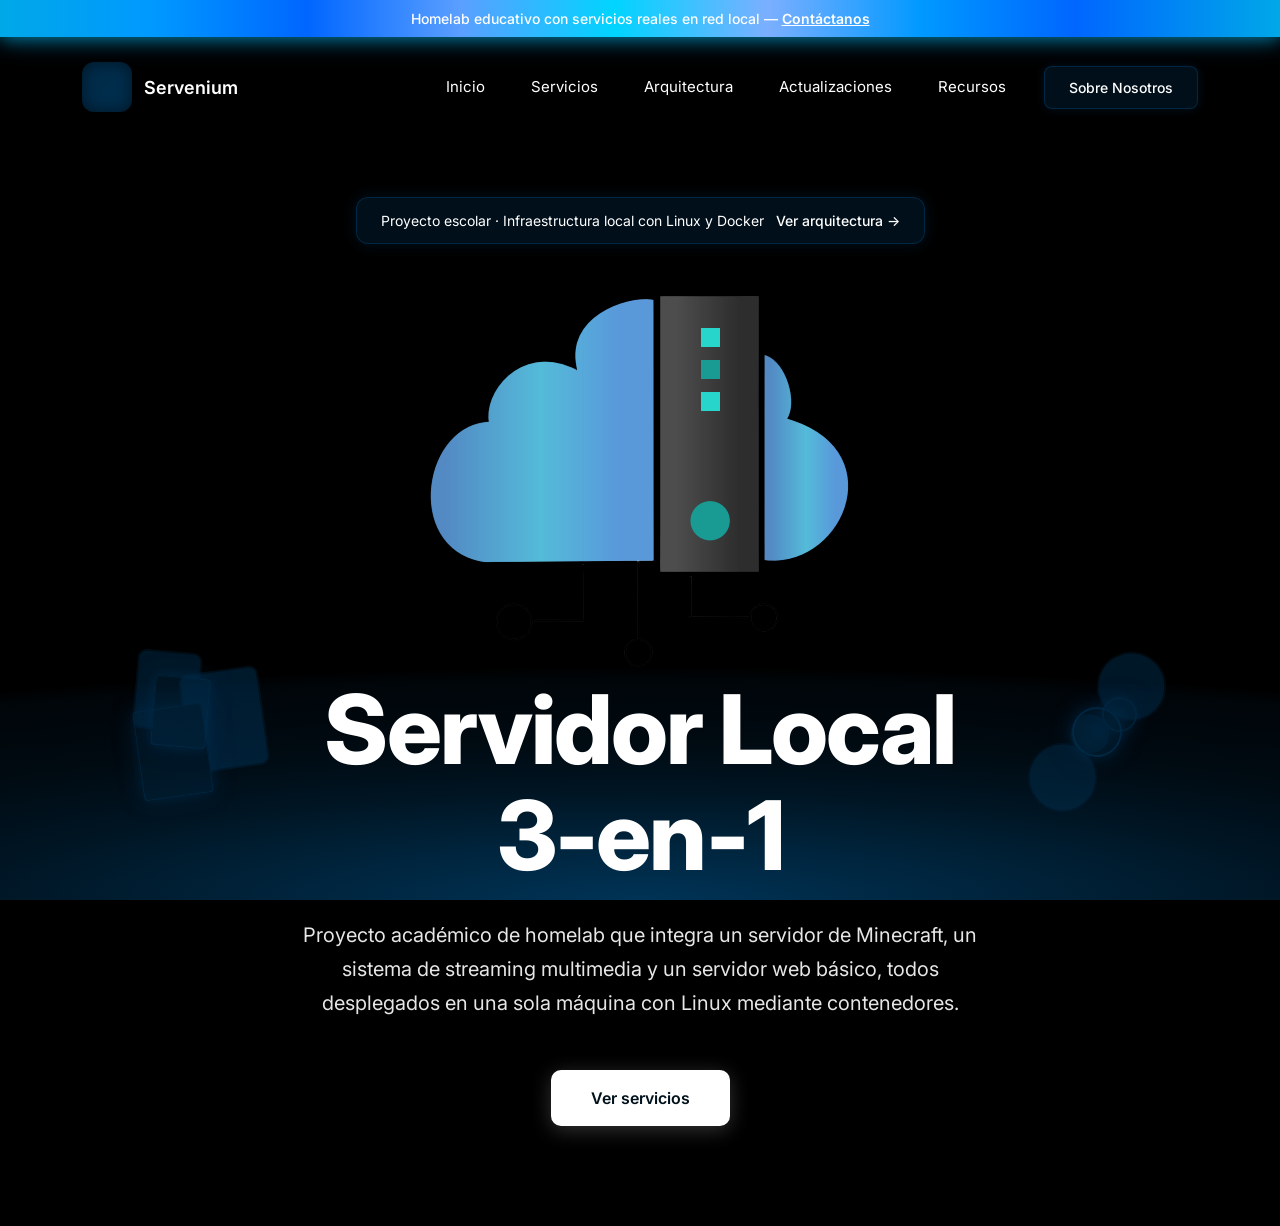
==== index.html @ a1350179 "Add files via upload" ====
<!DOCTYPE html>
<html lang="es">
<head>
    <meta charset="UTF-8">
    <meta name="viewport" content="width=device-width, initial-scale=1.0">
    <title>Servenium - Homelab Escolar</title>
    
    <!-- Bootstrap CSS -->
    <link href="https://cdn.jsdelivr.net/npm/bootstrap@5.3.0/dist/css/bootstrap.min.css" rel="stylesheet">

    <!-- Google Fonts -->
    <link rel="preconnect" href="https://fonts.googleapis.com">
    <link rel="preconnect" href="https://fonts.gstatic.com" crossorigin>
    <link href="https://fonts.googleapis.com/css2?family=Inter:wght@300;400;500;600;700;800&display=swap" rel="stylesheet">

    <!-- CSS -->
    <link rel="stylesheet" href="assets/css/styles.css">

    <!-- SEO On Page -->
    <title>Homelab educativo con servicios reales en red local | Servenium</title>
    <meta name="description"
    content="Servenium es un homelab educativo con servicios reales en red local. Aprende Docker, servidores y redes mediante una infraestructura práctica y funcional." />

</head>
<body>
    <!-- Top Banner -->
    <div id="top-banner"></div>
    
    <!-- Navbar -->
    <div id="navbar"></div>

    <!-- Contenido Principal -->
    <main class="main-content">
        <div class="container text-center">
            <div class="architecture-banner fade-in-up">
                Proyecto escolar · Infraestructura local con Linux y Docker
                <a href="pages/arquitectura.html">Ver arquitectura →</a>
            </div>

            <div class="logo-wrapper">
                <img src="assets/img/logos/servenium-logo.png" alt="Logo de Servenium, homelab educativo con servicios reales en red local" class="fade-in-up logo-image">
            </div>

            <div class="graphic-elements" aria-hidden="true">
                <div class="graphic-left"></div>
                <div class="graphic-right"></div>
            </div>

            <h1 class="main-headline fade-in-up">
                Servidor Local<br>
                3-en-1
            </h1>

            <p class="product-description fade-in-up">
                Proyecto académico de homelab que integra un servidor de Minecraft,
                un sistema de streaming multimedia y un servidor web básico,
                todos desplegados en una sola máquina con Linux mediante contenedores.
            </p>

            <a href="pages/servicios.html" class="btn-services fade-in-up">Ver servicios</a>
        </div>
    </main>

    <!-- Paquete de JS de Bootstrap -->
    <script src="https://cdn.jsdelivr.net/npm/bootstrap@5.3.0/dist/js/bootstrap.bundle.min.js"></script>
    <!-- Script de animación -->
    <script src="assets/js/main.js"></script>
    <!-- Script para incluir componentes -->
    <script src="assets/js/include-root.js"></script>
</body>
</html>
---- assets/css/styles.css ----
/* --- VARIABLES PRINCIPALES --- */
:root {
    --color-light: #003356;
    --color-lighter: #003A61;
    --color-lightest: #00406C;
    --color-dark: #00111C;
    --color-white: #ffffff;

    --glow-1: rgba(0,64,108,0.6);
    --glow-2: rgba(0,58,97,0.4);

    --font-primary: 'Inter', sans-serif;
}

/* Reset mínimo */
* {
    margin: 0;
    padding: 0;
    box-sizing: border-box;
}

/* --- BODY --- */
body {
    font-family: var(--font-primary);
    background: #000;
    color: var(--color-white);
    min-height: 100vh;
    overflow-x: hidden;
    position: relative;
}

/* --- FONDO DE ARCO BRILLANTE --- */
body::before {
    content: '';
    position: fixed;
    inset: auto 0 0 0;
    height: 350px;
    background:
        radial-gradient(
            ellipse 120% 70% at 50% 100%,
            rgba(0,64,108,0.8) 0%,
            rgba(0,58,97,0.6) 25%,
            rgba(0,51,86,0.4) 45%,
            rgba(0,41,69,0.25) 65%,
            rgba(0,35,62,0.15) 90%,
            transparent 95%
        );
    pointer-events: none;
    z-index: 1;
}

/* --- TOP BANNER --- */
.top-banner {
    background: linear-gradient(
        90deg,
        #00A8E8 0%,
        #0099FF 12%,
        #0066FF 24%,
        #5B9FFF 36%,
        #00D4FF 48%,
        #7BAFFF 60%,
        #0099FF 72%,
        #0066FF 84%,
        #00A8E8 100%
    );
    padding: 8px 0;
    text-align: center;
    font-size: 14px;
    font-weight: 500;
    position: relative;
    z-index: 1000;
    box-shadow:
        0 2px 20px rgba(0,212,255,0.4),
        0 0 30px rgba(0,153,255,0.3),
        0 0 15px rgba(0,168,232,0.2);
}

.top-banner a {
    color: var(--color-white);
    text-decoration: underline;
    font-weight: 600;
    transition: opacity 0.3s;
}
.top-banner a:hover {
    opacity: 0.8;
}

/* --- NAVBAR --- */
.navbar {
    background: transparent;
    padding: 20px 0;
    position: relative;
    z-index: 100;
}

.navbar-brand {
    display: flex;
    align-items: center;
    text-decoration: none;
    color: var(--color-white);
}

/* contenedor del logo */
.logo-container {
    width: 50px;
    height: 50px;
    background: rgba(0,51,86,0.4);
    border-radius: 12px;
    display: flex;
    align-items: center;
    justify-content: center;
    margin-right: 12px;
    position: relative;
    overflow: hidden;
}

.logo-container::before {
    content: '';
    position: absolute;
    inset: 0;
    background: linear-gradient(135deg, rgba(0,58,97,0.6), rgba(0,64,108,0.6));
    border-radius: 12px;
    filter: blur(8px);
}

/* --- ICONO NAVBAR --- */
/* PENDIENTE POR IMPLEMENTAR */
.logo-icon{
    
}

/* Reutilizables de navegación */
.navbar-nav {
    display: flex;
    flex-direction: row;
    align-items: center;
    gap: 30px;
    list-style: none;
    margin: 0;
    padding: 0;
}

.navbar-nav .nav-item {
    display: inline-block;
}

/* Enlaces de navegación */
.nav-link {
    color: var(--color-white);
    text-decoration: none;
    font-weight: 400;
    font-size: 15px;
    transition: color 0.18s ease; /* antes era transition: opacity .3s; */
}

/* Oscurecer ligeramente el color */
.nav-link:hover,
.nav-link:focus {
    color: rgba(255, 255, 255, 0.75);
    text-decoration: none;
}

/* Texto del icono del la marca */
.brand-text {
    font-weight: 600;
    font-size: 18px;
    cursor: default;
}

/* Brand-text actúe como enlace visualmente */
.brand-text.interactive {
    cursor: pointer;
}
.brand-text.interactive:hover,
.brand-text.interactive:focus {
    color: rgba(255,255,255,0.75);
}

/* --- MENU DEL COLAPSE (MOVILES) --- */
.navbar-toggler {
    border: 1px solid rgba(255,255,255,0.3);
    padding: 4px 8px;
}

.navbar-toggler:focus {
    box-shadow: 0 0 0 0.25rem rgba(255,255,255,0.25);
}

.navbar-toggler-icon {
    background-image: url(
        "data:image/svg+xml,%3csvg xmlns='http://www.w3.org/2000/svg' viewBox='0 0 30 30'%3e%3cpath stroke='rgba%28255, 255, 255, 0.85%29' stroke-linecap='round' stroke-miterlimit='10' stroke-width='2' d='M4 7h22M4 15h22M4 23h22'/%3e%3c/svg%3e"
    );
}

/* Botón "SOBRE NOSTROS" del nabvar */
.btn-header {
    background: rgba(0,51,86,0.3);
    border: 1px solid rgba(0,64,108,0.5);
    color: var(--color-white);
    padding: 10px 24px;
    border-radius: 8px;
    font-weight: 500;
    font-size: 14px;
    transition: all 0.3s;
    text-decoration: none;
    display: inline-block;
    box-shadow: 0 0 10px rgba(0,64,108,0.3);
}

.btn-header:hover {
    background: rgba(0,64,108,0.4);
    border-color: rgba(0,64,108,0.7);
    transform: translateY(-2px);
    box-shadow: 0 0 20px rgba(0,64,108,0.5), 0 4px 15px rgba(0,64,108,0.3);
}

/* --- CONTENIDO PRINCIPAL --- */
.main-content {
    position: relative;
    z-index: 10;
    padding: 60px 0 100px;
    text-align: center;
}

/* Banner de versión */
.architecture-banner {
    background: rgba(0,51,86,0.3);
    border: 1px solid rgba(0,64,108,0.5);
    border-radius: 12px;
    padding: 12px 24px;
    display: inline-block;
    margin-bottom: 40px;
    font-size: 14px;
    backdrop-filter: blur(10px);
    box-shadow: 0 0 15px rgba(0,64,108,0.3);
}

.architecture-banner a {
    color: var(--color-white);
    text-decoration: none;
    font-weight: 500;
    margin-left: 8px;
    transition: opacity 0.3s;
}

.architecture-banner a:hover {
    opacity: 0.7;
}

/* --- LOGO CENTRAL --- */
.logo-wrapper {
    display: flex;
    align-items: center;
    justify-content: center;
    position: relative;
    z-index: 10;
}

.logo-image {
    max-width: 700px;
    height: auto;
    display: block;
}

/* --- HEADLINE PRINCIPAL --- */
.main-headline {
    font-size: clamp(3rem, 8vw, 6rem);
    font-weight: 800;
    line-height: 1.1;
    margin-bottom: 30px;
    letter-spacing: -0.02em;
}

/* --- DIBUJOS DE FONDO CON CSS --- */
/* Grafico izquierdo */
.graphic-left {
    position: absolute;
    left: 10%;
    width: 100px;
    height: 120px;
    opacity: 0.7;
    filter: blur(0.5px);
}

/* Contenedor inferior - base del stack */
.graphic-left::before {
    content: '';    
    position: absolute;
    bottom: 0;
    left: 10px;
    width: 70px;
    height: 90px;
    background: linear-gradient(
        135deg,
        rgba(0, 51, 86, 0.4) 0%,
        rgba(0, 64, 108, 0.3) 100%
    );
    border: 1px solid rgba(0, 64, 108, 0.5);
    border-radius: 4px;
    box-shadow:
        0 0 25px rgba(0, 64, 108, 0.5),
        0 0 12px rgba(0, 58, 97, 0.3),
        /* Nodo de conexión superior derecho */
        55px -25px 0 3px rgba(0, 64, 108, 0.4),
        55px -25px 0 5px rgba(0, 64, 108, 0.3);
    transform: rotate(-8deg);
}

/* Contenedor superior apilado */
.graphic-left::after {
    content: '';
    position: absolute;
    bottom: 50px;
    left: 25px;
    width: 55px;
    height: 70px;
    background: linear-gradient(
        135deg,
        rgba(0, 58, 97, 0.5) 0%,
        rgba(0, 64, 108, 0.4) 100%
    );
    border: 1px solid rgba(0, 64, 108, 0.6);
    border-radius: 4px;
    box-shadow:
        0 0 20px rgba(0, 64, 108, 0.6),
        0 0 10px rgba(0, 58, 97, 0.4),
        /* Nodo de conexión superior izquierdo */
        -15px -20px 0 3px rgba(0, 58, 97, 0.4),
        -15px -20px 0 5px rgba(0, 58, 97, 0.3);
    transform: rotate(5deg);
}

/* Grafico derecho */
.graphic-right {
    position: absolute;
    right: 10%;
    width: 110px;
    height: 110px;
    opacity: 0.7;
    filter: blur(0.5px);
}

/* Nodo principal */
.graphic-right::before {
    content: '';
    position: absolute;
    top: 50%;
    left: 50%;
    transform: translate(-50%, -50%) rotate(-15deg);
    width: 50px;
    height: 50px;
    background: radial-gradient(
        circle,
        rgba(0, 64, 108, 0.6) 0%,
        rgba(0, 58, 97, 0.3) 100%
    );
    border: 2px solid rgba(0, 64, 108, 0.7);
    border-radius: 50%;
    box-shadow:
        0 0 25px rgba(0, 64, 108, 0.6),
        0 0 12px rgba(0, 58, 97, 0.4),
        /* Nodos secundarios */
        45px -35px 0 8px rgba(0, 64, 108, 0.4),
        45px -35px 0 10px rgba(0, 64, 108, 0.2),
        -45px 35px 0 8px rgba(0, 58, 97, 0.4),
        -45px 35px 0 10px rgba(0, 58, 97, 0.2);
}

/* Nodo adicional y líneas de conexión */
.graphic-right::after {
    content: '';
    position: absolute;
    top: 20px;
    right: 15px;
    width: 35px;
    height: 35px;
    background: radial-gradient(
        circle,
        rgba(0, 58, 97, 0.5) 0%,
        rgba(0, 51, 86, 0.2) 100%
    );
    border: 2px solid rgba(0, 58, 97, 0.6);
    border-radius: 50%;
    box-shadow:
        0 0 18px rgba(0, 58, 97, 0.5),
        0 0 8px rgba(0, 51, 86, 0.3),
        /* Línea de conexión hacia el centro */
        -25px 25px 0 2px rgba(0, 64, 108, 0.3);
    transform: rotate(12deg);
}

/* Product description */
.product-description {
    font-size: clamp(1rem, 2vw, 1.25rem);
    line-height: 1.7;
    color: rgba(255,255,255,0.9);
    max-width: 700px;
    margin: 0 auto 50px;
    font-weight: 400;
}

/* --- BOTON DE "SERVICIOS" --- */
.btn-services {
    background: var(--color-white);
    color: var(--color-dark);
    padding: 16px 40px;
    border-radius: 10px;
    font-weight: 600;
    font-size: 16px;
    border: none;
    transition: all 0.3s;
    text-decoration: none;
    display: inline-block;
    box-shadow: 0 4px 20px rgba(255,255,255,0.2);
}

.btn-services:hover {
    transform: translateY(-3px);
    box-shadow: 0 6px 30px rgba(255,255,255,0.3);
    color: var(--color-dark);
}

/* --- ANIMACION BASADA EN CLASE --- */
.fade-in-up {
    opacity: 0;
    transform: translateY(30px);
    transition: opacity 0.8s ease-out, transform 0.8s ease-out;
}

.fade-in-up.in-view {
    opacity: 1;
    transform: none;
}

/* --- RESPONSIVE --- */
@media (max-width: 992px) {
    .navbar-nav {
        gap: 20px;
    }

    .graphic-left,
    .graphic-right {
        display: none;
    }

    .main-headline {
        font-size: clamp(2.5rem, 10vw, 4rem);
    }
}
@media (max-width: 768px) {
    .navbar-nav {
        gap: 15px;
        padding-top: 20px;
    }

    .main-content {
        padding: 40px 0 80px;
    }

    .version-banner {
        font-size: 12px;
        padding: 10px 20px;
    }
}
@media (max-width: 1024px) {
    img[src*="logos/servenium"] {
        max-width: 160px;
    }
}
@media (max-width: 768px) {
    img[src*="logos/servenium"] {
        max-width: 120px;
    }
}
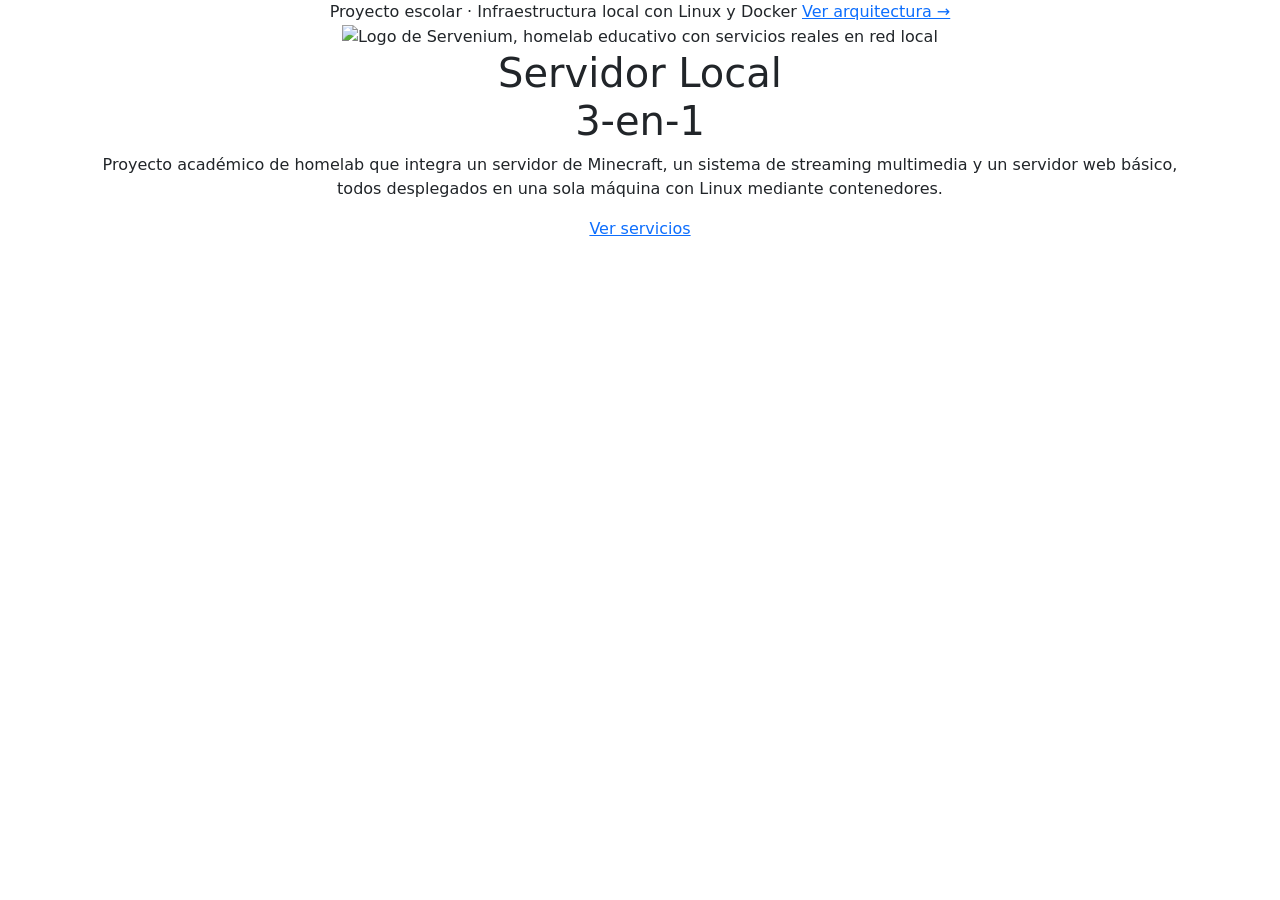
==== commit c78195a4: "Add files via upload" ====
--- a/index.html
+++ b/index.html
@@ -3,6 +3,9 @@
 <head>
     <meta charset="UTF-8">
     <meta name="viewport" content="width=device-width, initial-scale=1.0">
+
+    <base href="/servenium/">
+    
     <title>Servenium - Homelab Escolar</title>
     
     <!-- Bootstrap CSS -->
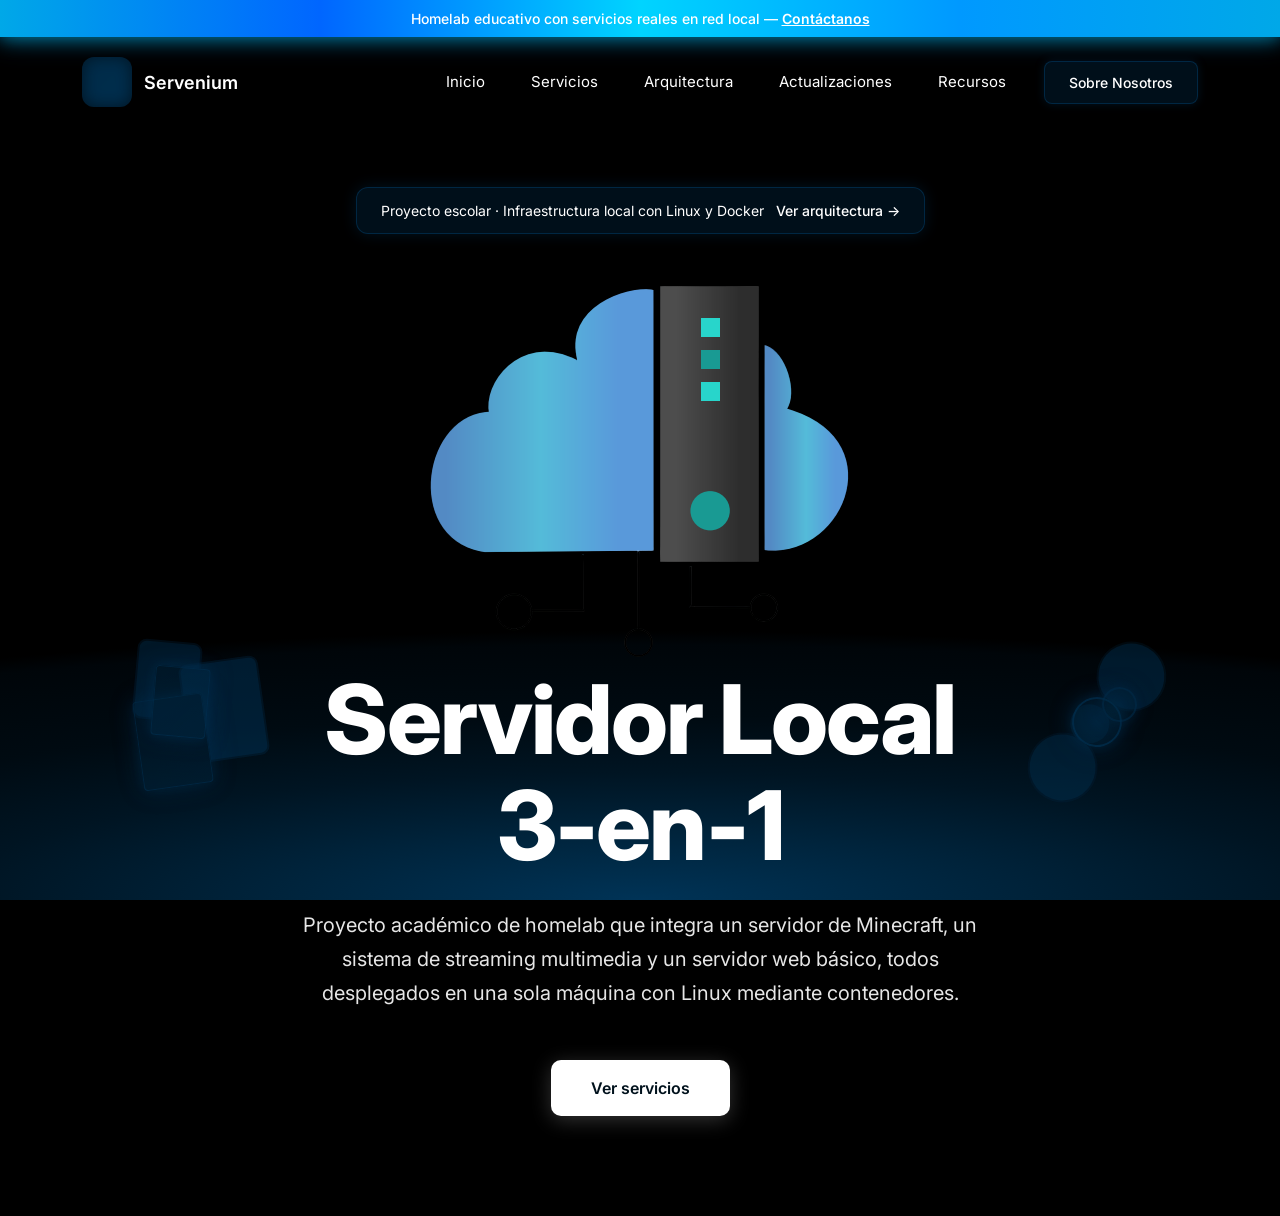
==== commit f7681c23: "Add files via upload" ====
--- a/index.html
+++ b/index.html
@@ -3,9 +3,6 @@
 <head>
     <meta charset="UTF-8">
     <meta name="viewport" content="width=device-width, initial-scale=1.0">
-
-    <base href="/servenium/">
-    
     <title>Servenium - Homelab Escolar</title>
     
     <!-- Bootstrap CSS -->
@@ -18,6 +15,7 @@
 
     <!-- CSS -->
     <link rel="stylesheet" href="assets/css/styles.css">
+    <link rel="stylesheet" href="assets/css/inicio.css">
 
     <!-- SEO On Page -->
     <title>Homelab educativo con servicios reales en red local | Servenium</title>
@@ -33,42 +31,46 @@
     <div id="navbar"></div>
 
     <!-- Contenido Principal -->
-    <main class="main-content">
+    <main class="main-contenido">
         <div class="container text-center">
-            <div class="architecture-banner fade-in-up">
+            <div class="arquitectura-banner fade-in-up">
                 Proyecto escolar · Infraestructura local con Linux y Docker
                 <a href="pages/arquitectura.html">Ver arquitectura →</a>
             </div>
 
-            <div class="logo-wrapper">
-                <img src="assets/img/logos/servenium-logo.png" alt="Logo de Servenium, homelab educativo con servicios reales en red local" class="fade-in-up logo-image">
+            <div class="logo-caja">
+                <img src="assets/img/logos/servenium-logo.png" alt="Logo de Servenium, homelab educativo con servicios reales en red local" class="fade-in-up logo-imagen">
             </div>
 
             <div class="graphic-elements" aria-hidden="true">
-                <div class="graphic-left"></div>
-                <div class="graphic-right"></div>
+                <div class="dibujo-izquierdo"></div>
+                <div class="dibujo-derecho"></div>
             </div>
 
-            <h1 class="main-headline fade-in-up">
+            <h1 class="main-encabezado fade-in-up">
                 Servidor Local<br>
                 3-en-1
             </h1>
 
-            <p class="product-description fade-in-up">
+            <p class="descripcion-producto fade-in-up">
                 Proyecto académico de homelab que integra un servidor de Minecraft,
                 un sistema de streaming multimedia y un servidor web básico,
                 todos desplegados en una sola máquina con Linux mediante contenedores.
             </p>
 
-            <a href="pages/servicios.html" class="btn-services fade-in-up">Ver servicios</a>
+            <a href="pages/servicios.html" class="btn-servicios fade-in-up">Ver servicios</a>
         </div>
     </main>
+
+    <footer>
+        <!-- Footer Vacio por el Momento-->
+    </footer>
 
     <!-- Paquete de JS de Bootstrap -->
     <script src="https://cdn.jsdelivr.net/npm/bootstrap@5.3.0/dist/js/bootstrap.bundle.min.js"></script>
     <!-- Script de animación -->
     <script src="assets/js/main.js"></script>
     <!-- Script para incluir componentes -->
-    <script src="assets/js/include-root.js"></script>
+    <script src="assets/js/include.js"></script>
 </body>
 </html>
--- a/assets/css/styles.css
+++ b/assets/css/styles.css
@@ -1,14 +1,7 @@
 /* --- VARIABLES PRINCIPALES --- */
 :root {
-    --color-light: #003356;
-    --color-lighter: #003A61;
-    --color-lightest: #00406C;
     --color-dark: #00111C;
     --color-white: #ffffff;
-
-    --glow-1: rgba(0,64,108,0.6);
-    --glow-2: rgba(0,58,97,0.4);
-
     --font-primary: 'Inter', sans-serif;
 }
 
@@ -30,11 +23,13 @@
 }
 
 /* --- FONDO DE ARCO BRILLANTE --- */
+/* Posteriormente puedo cambiarlo de body a un div
+para mas secciones debajo */
 body::before {
     content: '';
-    position: fixed;
+    position: fixed; /* Arco se mueve al scrollear */
     inset: auto 0 0 0;
-    height: 350px;
+    height: 45vh;
     background:
         radial-gradient(
             ellipse 120% 70% at 50% 100%,
@@ -51,24 +46,17 @@
 
 /* --- TOP BANNER --- */
 .top-banner {
-    background: linear-gradient(
-        90deg,
-        #00A8E8 0%,
-        #0099FF 12%,
-        #0066FF 24%,
-        #5B9FFF 36%,
-        #00D4FF 48%,
-        #7BAFFF 60%,
-        #0099FF 72%,
-        #0066FF 84%,
-        #00A8E8 100%
-    );
+    background: linear-gradient(90deg, 
+    #00A8E8, 
+    #0066FF, 
+    #00D4FF, 
+    #0099FF, 
+    #00A8E8);
     padding: 8px 0;
     text-align: center;
     font-size: 14px;
     font-weight: 500;
-    position: relative;
-    z-index: 1000;
+    z-index: 10;
     box-shadow:
         0 2px 20px rgba(0,212,255,0.4),
         0 0 30px rgba(0,153,255,0.3),
@@ -87,13 +75,12 @@
 
 /* --- NAVBAR --- */
 .navbar {
-    background: transparent;
     padding: 20px 0;
     position: relative;
-    z-index: 100;
-}
-
-.navbar-brand {
+    z-index: 10;
+}
+
+.navbar-marca {
     display: flex;
     align-items: center;
     text-decoration: none;
@@ -101,7 +88,7 @@
 }
 
 /* contenedor del logo */
-.logo-container {
+.logo-contenedor {
     width: 50px;
     height: 50px;
     background: rgba(0,51,86,0.4);
@@ -114,7 +101,7 @@
     overflow: hidden;
 }
 
-.logo-container::before {
+.logo-contenedor::before {
     content: '';
     position: absolute;
     inset: 0;
@@ -125,8 +112,8 @@
 
 /* --- ICONO NAVBAR --- */
 /* PENDIENTE POR IMPLEMENTAR */
-.logo-icon{
-    
+.logo-icono{
+    background-color: none;
 }
 
 /* Reutilizables de navegación */
@@ -140,10 +127,6 @@
     padding: 0;
 }
 
-.navbar-nav .nav-item {
-    display: inline-block;
-}
-
 /* Enlaces de navegación */
 .nav-link {
     color: var(--color-white);
@@ -157,22 +140,21 @@
 .nav-link:hover,
 .nav-link:focus {
     color: rgba(255, 255, 255, 0.75);
-    text-decoration: none;
 }
 
 /* Texto del icono del la marca */
-.brand-text {
+.texto-marca {
     font-weight: 600;
     font-size: 18px;
     cursor: default;
 }
 
 /* Brand-text actúe como enlace visualmente */
-.brand-text.interactive {
+.texto-marca.interactive {
     cursor: pointer;
 }
-.brand-text.interactive:hover,
-.brand-text.interactive:focus {
+.texto-marca.interactive:hover,
+.texto-marca.interactive:focus {
     color: rgba(255,255,255,0.75);
 }
 
@@ -193,7 +175,7 @@
 }
 
 /* Botón "SOBRE NOSTROS" del nabvar */
-.btn-header {
+.btn-sobre-nosotros {
     background: rgba(0,51,86,0.3);
     border: 1px solid rgba(0,64,108,0.5);
     color: var(--color-white);
@@ -207,7 +189,7 @@
     box-shadow: 0 0 10px rgba(0,64,108,0.3);
 }
 
-.btn-header:hover {
+.btn-sobre-nosotros:hover {
     background: rgba(0,64,108,0.4);
     border-color: rgba(0,64,108,0.7);
     transform: translateY(-2px);
@@ -215,55 +197,16 @@
 }
 
 /* --- CONTENIDO PRINCIPAL --- */
-.main-content {
+.main-contenido {
     position: relative;
     z-index: 10;
     padding: 60px 0 100px;
     text-align: center;
 }
 
-/* Banner de versión */
-.architecture-banner {
-    background: rgba(0,51,86,0.3);
-    border: 1px solid rgba(0,64,108,0.5);
-    border-radius: 12px;
-    padding: 12px 24px;
-    display: inline-block;
-    margin-bottom: 40px;
-    font-size: 14px;
-    backdrop-filter: blur(10px);
-    box-shadow: 0 0 15px rgba(0,64,108,0.3);
-}
-
-.architecture-banner a {
-    color: var(--color-white);
-    text-decoration: none;
-    font-weight: 500;
-    margin-left: 8px;
-    transition: opacity 0.3s;
-}
-
-.architecture-banner a:hover {
-    opacity: 0.7;
-}
-
-/* --- LOGO CENTRAL --- */
-.logo-wrapper {
-    display: flex;
-    align-items: center;
-    justify-content: center;
-    position: relative;
-    z-index: 10;
-}
-
-.logo-image {
-    max-width: 700px;
-    height: auto;
-    display: block;
-}
 
 /* --- HEADLINE PRINCIPAL --- */
-.main-headline {
+.main-encabezado {
     font-size: clamp(3rem, 8vw, 6rem);
     font-weight: 800;
     line-height: 1.1;
@@ -271,155 +214,6 @@
     letter-spacing: -0.02em;
 }
 
-/* --- DIBUJOS DE FONDO CON CSS --- */
-/* Grafico izquierdo */
-.graphic-left {
-    position: absolute;
-    left: 10%;
-    width: 100px;
-    height: 120px;
-    opacity: 0.7;
-    filter: blur(0.5px);
-}
-
-/* Contenedor inferior - base del stack */
-.graphic-left::before {
-    content: '';    
-    position: absolute;
-    bottom: 0;
-    left: 10px;
-    width: 70px;
-    height: 90px;
-    background: linear-gradient(
-        135deg,
-        rgba(0, 51, 86, 0.4) 0%,
-        rgba(0, 64, 108, 0.3) 100%
-    );
-    border: 1px solid rgba(0, 64, 108, 0.5);
-    border-radius: 4px;
-    box-shadow:
-        0 0 25px rgba(0, 64, 108, 0.5),
-        0 0 12px rgba(0, 58, 97, 0.3),
-        /* Nodo de conexión superior derecho */
-        55px -25px 0 3px rgba(0, 64, 108, 0.4),
-        55px -25px 0 5px rgba(0, 64, 108, 0.3);
-    transform: rotate(-8deg);
-}
-
-/* Contenedor superior apilado */
-.graphic-left::after {
-    content: '';
-    position: absolute;
-    bottom: 50px;
-    left: 25px;
-    width: 55px;
-    height: 70px;
-    background: linear-gradient(
-        135deg,
-        rgba(0, 58, 97, 0.5) 0%,
-        rgba(0, 64, 108, 0.4) 100%
-    );
-    border: 1px solid rgba(0, 64, 108, 0.6);
-    border-radius: 4px;
-    box-shadow:
-        0 0 20px rgba(0, 64, 108, 0.6),
-        0 0 10px rgba(0, 58, 97, 0.4),
-        /* Nodo de conexión superior izquierdo */
-        -15px -20px 0 3px rgba(0, 58, 97, 0.4),
-        -15px -20px 0 5px rgba(0, 58, 97, 0.3);
-    transform: rotate(5deg);
-}
-
-/* Grafico derecho */
-.graphic-right {
-    position: absolute;
-    right: 10%;
-    width: 110px;
-    height: 110px;
-    opacity: 0.7;
-    filter: blur(0.5px);
-}
-
-/* Nodo principal */
-.graphic-right::before {
-    content: '';
-    position: absolute;
-    top: 50%;
-    left: 50%;
-    transform: translate(-50%, -50%) rotate(-15deg);
-    width: 50px;
-    height: 50px;
-    background: radial-gradient(
-        circle,
-        rgba(0, 64, 108, 0.6) 0%,
-        rgba(0, 58, 97, 0.3) 100%
-    );
-    border: 2px solid rgba(0, 64, 108, 0.7);
-    border-radius: 50%;
-    box-shadow:
-        0 0 25px rgba(0, 64, 108, 0.6),
-        0 0 12px rgba(0, 58, 97, 0.4),
-        /* Nodos secundarios */
-        45px -35px 0 8px rgba(0, 64, 108, 0.4),
-        45px -35px 0 10px rgba(0, 64, 108, 0.2),
-        -45px 35px 0 8px rgba(0, 58, 97, 0.4),
-        -45px 35px 0 10px rgba(0, 58, 97, 0.2);
-}
-
-/* Nodo adicional y líneas de conexión */
-.graphic-right::after {
-    content: '';
-    position: absolute;
-    top: 20px;
-    right: 15px;
-    width: 35px;
-    height: 35px;
-    background: radial-gradient(
-        circle,
-        rgba(0, 58, 97, 0.5) 0%,
-        rgba(0, 51, 86, 0.2) 100%
-    );
-    border: 2px solid rgba(0, 58, 97, 0.6);
-    border-radius: 50%;
-    box-shadow:
-        0 0 18px rgba(0, 58, 97, 0.5),
-        0 0 8px rgba(0, 51, 86, 0.3),
-        /* Línea de conexión hacia el centro */
-        -25px 25px 0 2px rgba(0, 64, 108, 0.3);
-    transform: rotate(12deg);
-}
-
-/* Product description */
-.product-description {
-    font-size: clamp(1rem, 2vw, 1.25rem);
-    line-height: 1.7;
-    color: rgba(255,255,255,0.9);
-    max-width: 700px;
-    margin: 0 auto 50px;
-    font-weight: 400;
-}
-
-/* --- BOTON DE "SERVICIOS" --- */
-.btn-services {
-    background: var(--color-white);
-    color: var(--color-dark);
-    padding: 16px 40px;
-    border-radius: 10px;
-    font-weight: 600;
-    font-size: 16px;
-    border: none;
-    transition: all 0.3s;
-    text-decoration: none;
-    display: inline-block;
-    box-shadow: 0 4px 20px rgba(255,255,255,0.2);
-}
-
-.btn-services:hover {
-    transform: translateY(-3px);
-    box-shadow: 0 6px 30px rgba(255,255,255,0.3);
-    color: var(--color-dark);
-}
-
 /* --- ANIMACION BASADA EN CLASE --- */
 .fade-in-up {
     opacity: 0;
@@ -437,13 +231,7 @@
     .navbar-nav {
         gap: 20px;
     }
-
-    .graphic-left,
-    .graphic-right {
-        display: none;
-    }
-
-    .main-headline {
+    .main-encabezado {
         font-size: clamp(2.5rem, 10vw, 4rem);
     }
 }
@@ -452,23 +240,4 @@
         gap: 15px;
         padding-top: 20px;
     }
-
-    .main-content {
-        padding: 40px 0 80px;
-    }
-
-    .version-banner {
-        font-size: 12px;
-        padding: 10px 20px;
-    }
-}
-@media (max-width: 1024px) {
-    img[src*="logos/servenium"] {
-        max-width: 160px;
-    }
-}
-@media (max-width: 768px) {
-    img[src*="logos/servenium"] {
-        max-width: 120px;
-    }
 }
--- a/assets/css/inicio.css
+++ b/assets/css/inicio.css
@@ -0,0 +1,216 @@
+/* Banner de versión */
+.arquitectura-banner {
+    background: rgba(0,51,86,0.3);
+    border: 1px solid rgba(0,64,108,0.5);
+    border-radius: 12px;
+    padding: 12px 24px;
+    display: inline-block;
+    margin-bottom: 40px;
+    font-size: 14px;
+    backdrop-filter: blur(10px);
+    box-shadow: 0 0 15px rgba(0,64,108,0.3);
+}
+
+.arquitectura-banner a {
+    color: var(--color-white);
+    text-decoration: none;
+    font-weight: 500;
+    margin-left: 8px;
+    transition: opacity 0.3s;
+}
+
+.arquitectura-banner a:hover {
+    opacity: 0.7;
+}
+
+/* --- LOGO CENTRAL --- */
+.logo-caja {
+    display: flex;
+    align-items: center;
+    justify-content: center;
+    position: relative;
+    z-index: 10;
+}
+
+.logo-imagen {
+    max-width: 700px;
+    height: auto;
+    display: block;
+}
+
+/* --- DIBUJOS DE FONDO CON CSS --- */
+/* Grafico izquierdo */
+.dibujo-izquierdo {
+    position: absolute;
+    left: 10%;
+    width: 100px;
+    height: 120px;
+    opacity: 0.7;
+    filter: blur(0.5px);
+}
+
+/* Contenedor inferior - base del stack */
+.dibujo-izquierdo::before {
+    content: '';    
+    position: absolute;
+    bottom: 0;
+    left: 10px;
+    width: 70px;
+    height: 90px;
+    background: linear-gradient(
+        135deg,
+        rgba(0, 51, 86, 0.4) 0%,
+        rgba(0, 64, 108, 0.3) 100%
+    );
+    border: 1px solid rgba(0, 64, 108, 0.5);
+    border-radius: 4px;
+    box-shadow:
+        0 0 25px rgba(0, 64, 108, 0.5),
+        0 0 12px rgba(0, 58, 97, 0.3),
+        /* Nodo de conexión superior derecho */
+        55px -25px 0 3px rgba(0, 64, 108, 0.4),
+        55px -25px 0 5px rgba(0, 64, 108, 0.3);
+    transform: rotate(-8deg);
+}
+
+/* Contenedor superior apilado */
+.dibujo-izquierdo::after {
+    content: '';
+    position: absolute;
+    bottom: 50px;
+    left: 25px;
+    width: 55px;
+    height: 70px;
+    background: linear-gradient(
+        135deg,
+        rgba(0, 58, 97, 0.5) 0%,
+        rgba(0, 64, 108, 0.4) 100%
+    );
+    border: 1px solid rgba(0, 64, 108, 0.6);
+    border-radius: 4px;
+    box-shadow:
+        0 0 20px rgba(0, 64, 108, 0.6),
+        0 0 10px rgba(0, 58, 97, 0.4),
+        /* Nodo de conexión superior izquierdo */
+        -15px -20px 0 3px rgba(0, 58, 97, 0.4),
+        -15px -20px 0 5px rgba(0, 58, 97, 0.3);
+    transform: rotate(5deg);
+}
+
+/* Grafico derecho */
+.dibujo-derecho {
+    position: absolute;
+    right: 10%;
+    width: 110px;
+    height: 110px;
+    opacity: 0.7;
+    filter: blur(0.5px);
+}
+
+/* Nodo principal */
+.dibujo-derecho::before {
+    content: '';
+    position: absolute;
+    top: 50%;
+    left: 50%;
+    transform: translate(-50%, -50%) rotate(-15deg);
+    width: 50px;
+    height: 50px;
+    background: radial-gradient(
+        circle,
+        rgba(0, 64, 108, 0.6) 0%,
+        rgba(0, 58, 97, 0.3) 100%
+    );
+    border: 2px solid rgba(0, 64, 108, 0.7);
+    border-radius: 50%;
+    box-shadow:
+        0 0 25px rgba(0, 64, 108, 0.6),
+        0 0 12px rgba(0, 58, 97, 0.4),
+        /* Nodos secundarios */
+        45px -35px 0 8px rgba(0, 64, 108, 0.4),
+        45px -35px 0 10px rgba(0, 64, 108, 0.2),
+        -45px 35px 0 8px rgba(0, 58, 97, 0.4),
+        -45px 35px 0 10px rgba(0, 58, 97, 0.2);
+}
+
+/* Nodo adicional y líneas de conexión */
+.dibujo-derecho::after {
+    content: '';
+    position: absolute;
+    top: 20px;
+    right: 15px;
+    width: 35px;
+    height: 35px;
+    background: radial-gradient(
+        circle,
+        rgba(0, 58, 97, 0.5) 0%,
+        rgba(0, 51, 86, 0.2) 100%
+    );
+    border: 2px solid rgba(0, 58, 97, 0.6);
+    border-radius: 50%;
+    box-shadow:
+        0 0 18px rgba(0, 58, 97, 0.5),
+        0 0 8px rgba(0, 51, 86, 0.3),
+        /* Línea de conexión hacia el centro */
+        -25px 25px 0 2px rgba(0, 64, 108, 0.3);
+    transform: rotate(12deg);
+}
+
+/* Product description */
+.descripcion-producto {
+    font-size: clamp(1rem, 2vw, 1.25rem);
+    line-height: 1.7;
+    color: rgba(255,255,255,0.9);
+    max-width: 700px;
+    margin: 0 auto 50px;
+    font-weight: 400;
+}
+
+/* --- BOTON DE "SERVICIOS" --- */
+.btn-servicios {
+    background: var(--color-white);
+    color: var(--color-dark);
+    padding: 16px 40px;
+    border-radius: 10px;
+    font-weight: 600;
+    font-size: 16px;
+    transition: transform 0.3s, box-shadow 0.3s;
+    text-decoration: none;
+    display: inline-block;
+    box-shadow: 0 4px 20px rgba(255,255,255,0.2);
+}
+
+.btn-servicios:hover {
+    transform: translateY(-3px);
+    box-shadow: 0 6px 30px rgba(255,255,255,0.3);
+}
+
+
+@media (max-width: 1024px) {
+    .logo-imagen {
+        max-width: 200px;
+    }
+}
+
+@media (max-width: 992px) {
+    .dibujo-izquierdo,
+    .dibujo-derecho {
+        display: block;
+        width: 40px;
+        height: 40px;
+        opacity: 0.5;
+    }
+}
+@media (max-width: 768px) {
+    .main-contenido {
+        padding: 40px 0 80px;
+    }
+
+    .version-banner {
+        font-size: 12px;
+        padding: 10px 20px;
+    }
+    .logo-imagen {
+        max-width: 150px;
+    }
+}
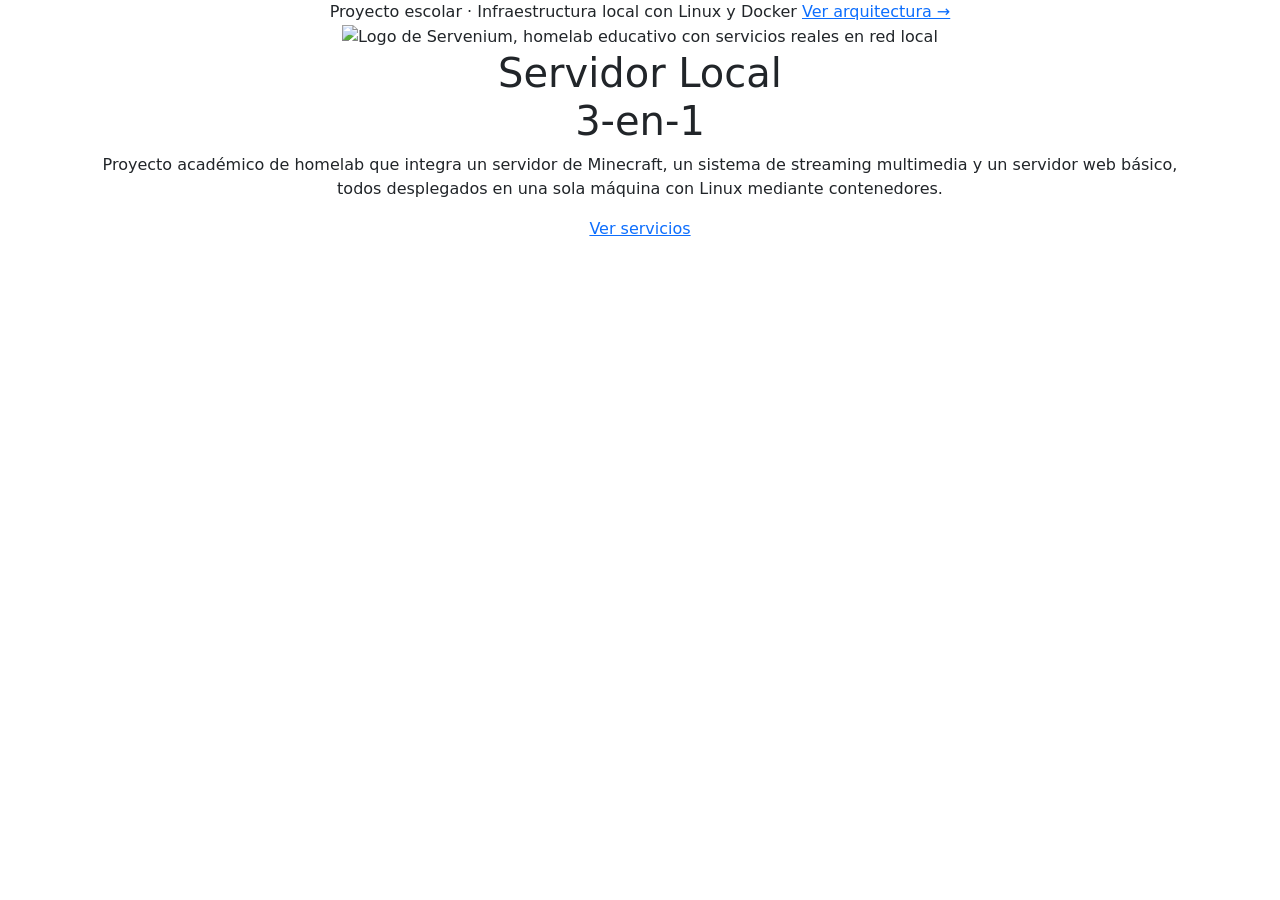
==== commit 2d585733: "Add files via upload" ====
--- a/index.html
+++ b/index.html
@@ -4,6 +4,8 @@
     <meta charset="UTF-8">
     <meta name="viewport" content="width=device-width, initial-scale=1.0">
     <title>Servenium - Homelab Escolar</title>
+
+    <base href="/servenium/">
     
     <!-- Bootstrap CSS -->
     <link href="https://cdn.jsdelivr.net/npm/bootstrap@5.3.0/dist/css/bootstrap.min.css" rel="stylesheet">
